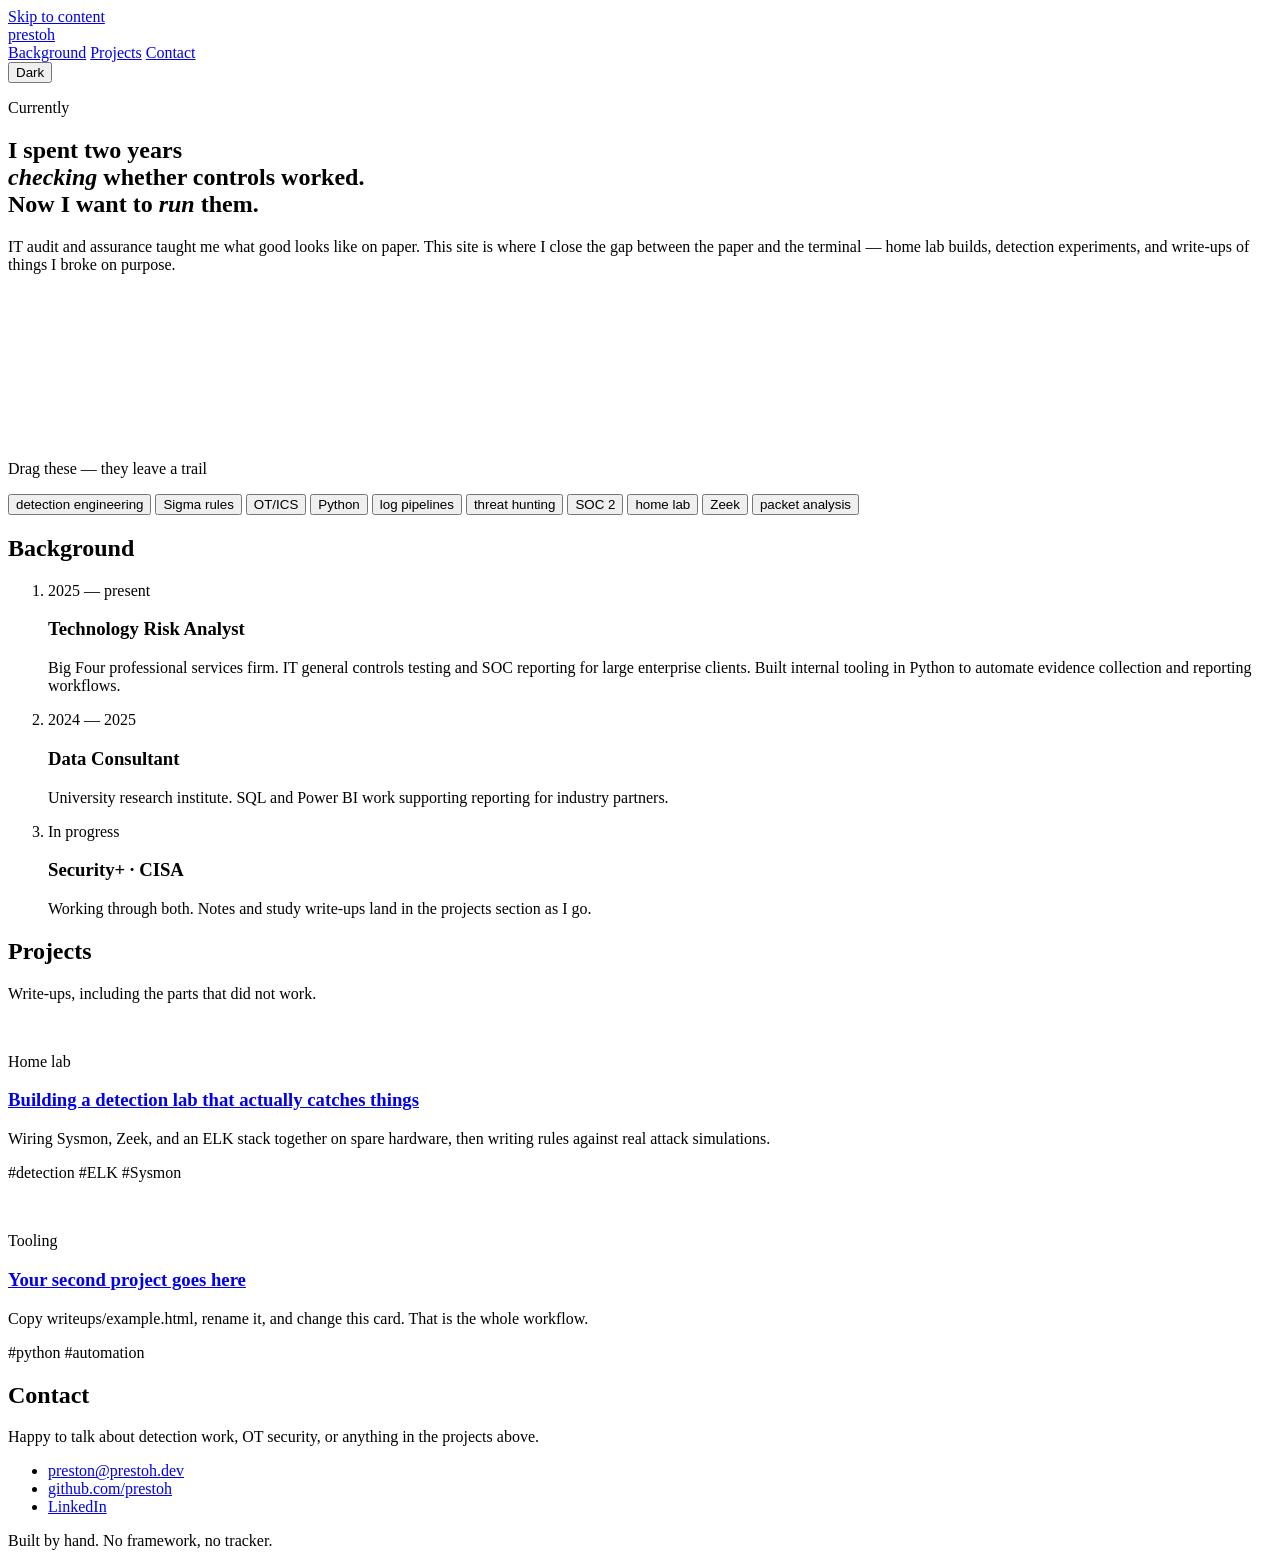
==== index.html @ 4c919825 "initial site" ====
<!DOCTYPE html>
<html lang="en" data-theme="light">
<head>
<meta charset="utf-8">
<meta name="viewport" content="width=device-width, initial-scale=1">
<title>prestoh</title>
<meta name="description" content="Security operations, detection engineering, and things I build to understand how they break.">

<!-- Swap these for self-hosted .woff2 files in assets/fonts/ before you go live.
     See README.md — it takes five minutes and removes a third-party request. -->
<link rel="preconnect" href="https://fonts.googleapis.com">
<link rel="preconnect" href="https://fonts.gstatic.com" crossorigin>
<link href="https://fonts.googleapis.com/css2?family=Space+Grotesk:wght@400;500;700&family=Source+Serif+4:ital,opsz,wght@0,8..60,400;0,8..60,600;1,8..60,400&family=JetBrains+Mono:wght@400;500&display=swap" rel="stylesheet">

<link rel="stylesheet" href="assets/style.css">
</head>
<body>

<a class="skip" href="#main">Skip to content</a>

<header class="topbar">
  <a class="mark" href="/">prestoh</a>
  <nav class="nav">
    <a href="#background">Background</a>
    <a href="#projects">Projects</a>
    <a href="#contact">Contact</a>
  </nav>
  <button id="theme-toggle" class="toggle" type="button" aria-label="Switch to dark theme">
    <span class="toggle-dot" aria-hidden="true"></span>
    <span class="toggle-label">Dark</span>
  </button>
</header>

<main id="main">

  <!-- ============ HERO ============ -->
  <section class="hero">
    <p class="field">Currently</p>
    <h1>
      I spent two years<br>
      <em>checking</em> whether controls worked.<br>
      Now I want to <em>run</em> them.
    </h1>
    <p class="lede">
      IT audit and assurance taught me what good looks like on paper. This
      site is where I close the gap between the paper and the terminal —
      home lab builds, detection experiments, and write-ups of things I broke
      on purpose.
    </p>

    <!-- ===== SIGNATURE ELEMENT =====
         Drag the chips around. They leave a trace behind them.
         Add or remove <button class="chip"> elements freely. -->
    <div class="trace-surface" id="trace">
      <canvas id="trace-canvas" aria-hidden="true"></canvas>
      <p class="trace-hint field">Drag these — they leave a trail</p>
      <div class="chips" id="chips">
        <button class="chip" type="button">detection engineering</button>
        <button class="chip" type="button">Sigma rules</button>
        <button class="chip" type="button">OT/ICS</button>
        <button class="chip" type="button">Python</button>
        <button class="chip" type="button">log pipelines</button>
        <button class="chip" type="button">threat hunting</button>
        <button class="chip" type="button">SOC 2</button>
        <button class="chip" type="button">home lab</button>
        <button class="chip" type="button">Zeek</button>
        <button class="chip" type="button">packet analysis</button>
      </div>
    </div>
  </section>

  <!-- ============ BACKGROUND ============ -->
  <section id="background" class="section">
    <h2 class="section-title">Background</h2>

    <ol class="timeline">
      <li>
        <p class="field">2025 — present</p>
        <h3>Technology Risk Analyst</h3>
        <p>
          Big Four professional services firm. IT general controls testing and
          SOC reporting for large enterprise clients. Built internal tooling in
          Python to automate evidence collection and reporting workflows.
        </p>
      </li>
      <li>
        <p class="field">2024 — 2025</p>
        <h3>Data Consultant</h3>
        <p>
          University research institute. SQL and Power BI work supporting
          reporting for industry partners.
        </p>
      </li>
      <li>
        <p class="field">In progress</p>
        <h3>Security+ · CISA</h3>
        <p>
          Working through both. Notes and study write-ups land in the projects
          section as I go.
        </p>
      </li>
    </ol>
  </section>

  <!-- ============ PROJECTS ============ -->
  <section id="projects" class="section">
    <h2 class="section-title">Projects</h2>
    <p class="section-note">
      Write-ups, including the parts that did not work.
    </p>

    <div class="cards">

      <article class="card">
        <a class="card-media" href="writeups/detection-lab.html">
          <img src="assets/img/placeholder-1.svg" alt="">
        </a>
        <div class="card-body">
          <p class="field">Home lab</p>
          <h3><a href="writeups/detection-lab.html">Building a detection lab that actually catches things</a></h3>
          <p>
            Wiring Sysmon, Zeek, and an ELK stack together on spare hardware,
            then writing rules against real attack simulations.
          </p>
          <p class="tags">#detection #ELK #Sysmon</p>
        </div>
      </article>

      <article class="card">
        <a class="card-media" href="writeups/example.html">
          <img src="assets/img/placeholder-2.svg" alt="">
        </a>
        <div class="card-body">
          <p class="field">Tooling</p>
          <h3><a href="writeups/example.html">Your second project goes here</a></h3>
          <p>
            Copy writeups/example.html, rename it, and change this card. That is
            the whole workflow.
          </p>
          <p class="tags">#python #automation</p>
        </div>
      </article>

    </div>
  </section>

  <!-- ============ CONTACT ============ -->
  <section id="contact" class="section">
    <h2 class="section-title">Contact</h2>
    <p class="lede">
      Happy to talk about detection work, OT security, or anything in the
      projects above.
    </p>
    <ul class="links">
      <li><a href="mailto:preston@prestoh.dev">preston@prestoh.dev</a></li>
      <li><a href="https://github.com/prestoh">github.com/prestoh</a></li>
      <li><a href="#">LinkedIn</a></li>
    </ul>
  </section>

</main>

<footer class="footer">
  <p class="field">Built by hand. No framework, no tracker.</p>
</footer>

<script src="assets/main.js"></script>
</body>
</html>
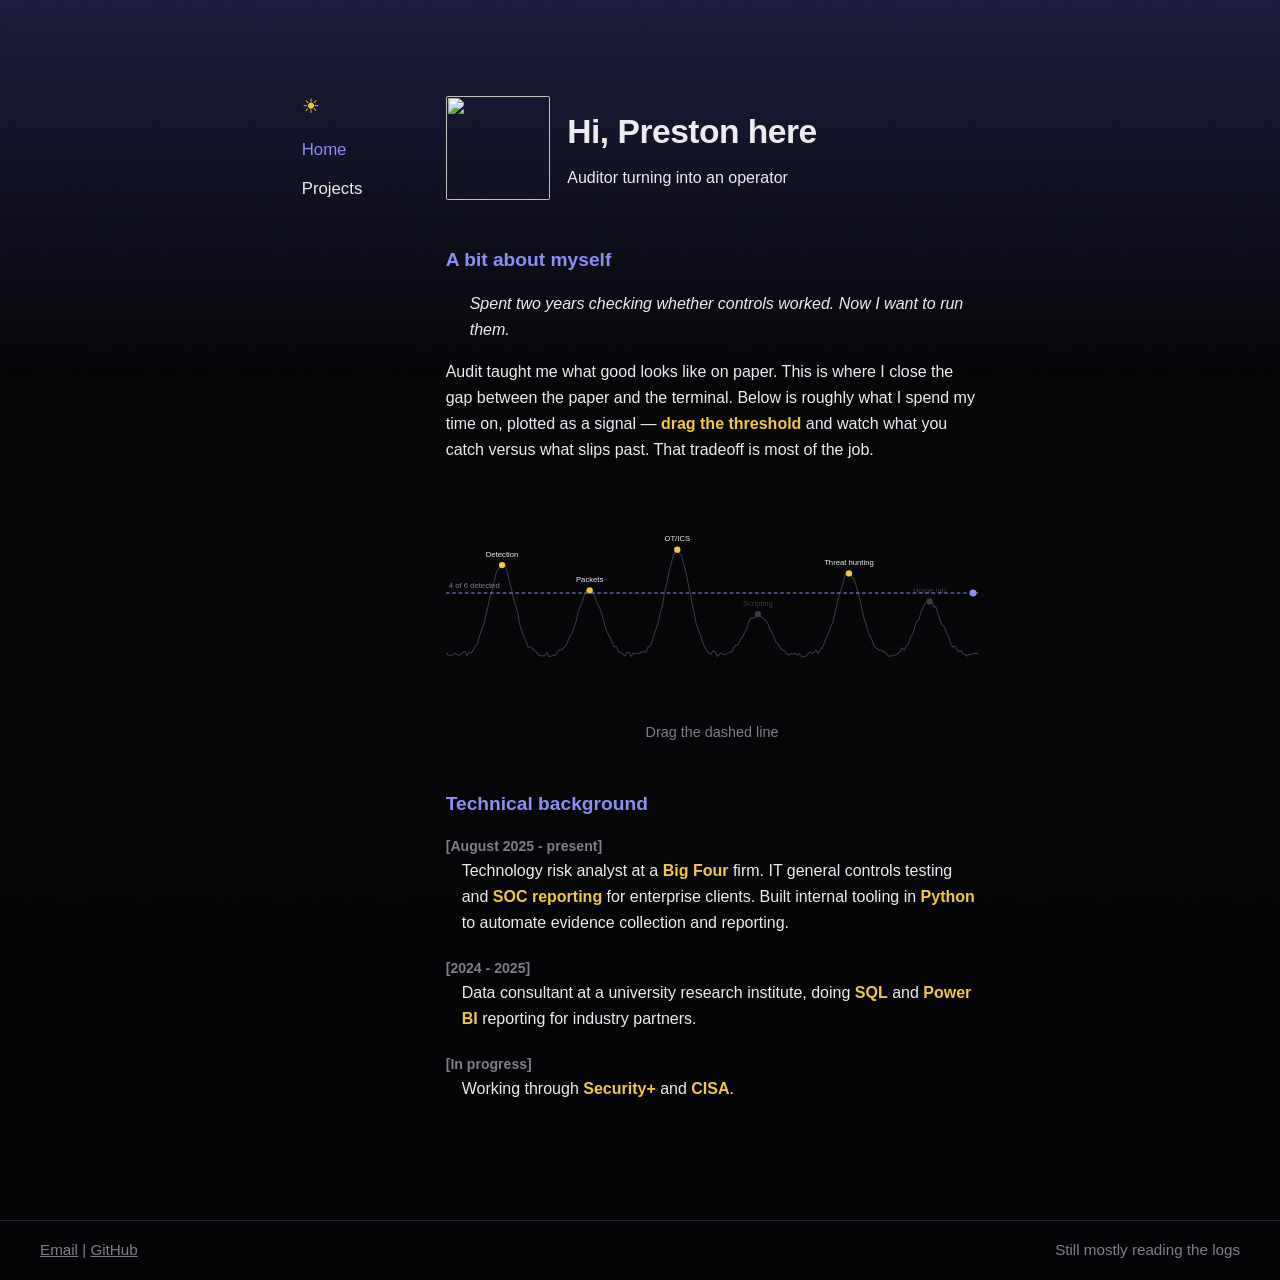
==== commit acaa3e85: "Add files via upload" ====
--- a/index.html
+++ b/index.html
@@ -1,169 +1,488 @@
 <!DOCTYPE html>
-<html lang="en" data-theme="light">
+<html lang="en" data-theme="dark">
 <head>
 <meta charset="utf-8">
 <meta name="viewport" content="width=device-width, initial-scale=1">
 <title>prestoh</title>
-<meta name="description" content="Security operations, detection engineering, and things I build to understand how they break.">
-
-<!-- Swap these for self-hosted .woff2 files in assets/fonts/ before you go live.
-     See README.md — it takes five minutes and removes a third-party request. -->
-<link rel="preconnect" href="https://fonts.googleapis.com">
-<link rel="preconnect" href="https://fonts.gstatic.com" crossorigin>
-<link href="https://fonts.googleapis.com/css2?family=Space+Grotesk:wght@400;500;700&family=Source+Serif+4:ital,opsz,wght@0,8..60,400;0,8..60,600;1,8..60,400&family=JetBrains+Mono:wght@400;500&display=swap" rel="stylesheet">
-
-<link rel="stylesheet" href="assets/style.css">
+<meta name="description" content="Auditor turning into an operator. Security operations, detection, home lab write-ups.">
+
+<style>
+/* ═══════════════════════════════════════════════════════════════
+   COLOURS — change these and the whole site follows
+   ═══════════════════════════════════════════════════════════════ */
+:root[data-theme="dark"] {
+  --bg:    #050507;   /* page background            */
+  --glow:  #1c1c3d;   /* indigo haze at the top     */
+  --text:  #ececf0;   /* body text                  */
+  --muted: #7e7e8c;   /* dates, captions, footer    */
+  --head:  #8b8ef5;   /* headings and links         */
+  --mark:  #f2c744;   /* gold highlight inside text */
+  --dim:   #3a3a48;   /* faded / inactive           */
+  --rule:  #23232e;   /* hairlines                  */
+  --pill:  #1a1a22;   /* tag + code background      */
+}
+:root[data-theme="light"] {
+  --bg: #f7f7f5; --glow: #dcdef7; --text: #16161a; --muted: #6c6c78;
+  --head: #4245c4; --mark: #97710a; --dim: #c4c4cf; --rule: #dededa; --pill: #e8e8e4;
+}
+
+/* ═══════════════ page frame ═══════════════ */
+* { box-sizing: border-box; }
+body {
+  margin: 0; background: var(--bg); color: var(--text);
+  font: 400 1rem/1.62 -apple-system, BlinkMacSystemFont, "Helvetica Neue", Arial, sans-serif;
+  display: flex; flex-direction: column; min-height: 100vh;
+}
+body::before {            /* indigo gradient across the top */
+  content: ""; position: fixed; inset: 0 0 auto 0; height: 42vh; z-index: 0;
+  background: linear-gradient(to bottom, var(--glow), transparent); pointer-events: none;
+}
+body::after {             /* fine film grain */
+  content: ""; position: fixed; inset: 0; z-index: 0; pointer-events: none; opacity: .5;
+  background-image: url("data:image/svg+xml,%3Csvg xmlns='http://www.w3.org/2000/svg'%3E%3Cfilter id='n'%3E%3CfeTurbulence type='fractalNoise' baseFrequency='.8' numOctaves='3'/%3E%3C/filter%3E%3Crect width='100%25' height='100%25' filter='url(%23n)' opacity='.05'/%3E%3C/svg%3E");
+}
+.wrap {
+  position: relative; z-index: 1; flex: 1 0 auto; display: flex; gap: 2.5rem;
+  width: max-content; max-width: 100%; margin: 0 auto; padding: 6rem 2rem;
+}
+
+/* ═══════════════ sidebar ═══════════════ */
+.side { flex: 0 0 6.5rem; }
+.side nav { position: sticky; top: 6rem; display: flex; flex-direction: column; gap: .75rem; }
+.side a { color: var(--text); text-decoration: none; font-size: 1.05rem; width: max-content; }
+.side a:hover, .side a.on { color: var(--head); }
+.side button {
+  background: none; border: 0; padding: 0; margin-bottom: .5rem; line-height: 1;
+  color: var(--mark); font-size: 1.25rem; cursor: pointer; width: max-content;
+}
+
+/* ═══════════════ content ═══════════════ */
+.main { flex: 1 1 36rem; max-width: 36rem; min-width: 0; }
+.view { display: none; }          /* only the active page shows */
+.view.on { display: block; }
+
+.intro { display: flex; align-items: center; gap: 1.1rem; margin-bottom: 2.25rem; }
+.intro img { width: 6.5rem; height: 6.5rem; object-fit: cover; border-radius: 2px; flex: 0 0 auto; }
+.intro h1 { font-size: 2.1rem; font-weight: 600; margin: 0 0 .3rem; letter-spacing: -.015em; }
+.intro p { margin: 0; }
+
+h1.page { font-size: 1.9rem; font-weight: 600; margin: 0 0 2rem; letter-spacing: -.015em; }
+h2 { color: var(--head); font-size: 1.2rem; font-weight: 600; margin: 2.75rem 0 1rem; }
+p { margin: 0 0 1rem; }
+blockquote { margin: 0 0 1rem; padding-left: 1.5rem; font-style: italic; }
+b { color: var(--mark); font-weight: 600; }     /* gold highlight */
+a.link { color: var(--head); }
+
+.date { color: var(--muted); font-size: .88rem; font-weight: 600; margin-bottom: .1rem; }
+.item { margin-bottom: 1.35rem; }
+.item p { margin: 0 0 0 1rem; }
+.item p.date { margin-left: 0; }
+
+/* ═══════════════ project cards ═══════════════ */
+.project { display: flex; gap: 1.4rem; margin-bottom: 2.5rem; align-items: flex-start; }
+.project img { width: 13rem; height: 9rem; object-fit: cover; flex: 0 0 auto; border-radius: 2px; background: var(--pill); }
+.project h3 { font-size: 1.15rem; font-weight: 600; margin: 0 0 .6rem; line-height: 1.3; }
+.project h3 a { color: var(--text); text-decoration: none; }
+.project h3 a:hover { color: var(--head); }
+.project p { color: var(--muted); margin: .6rem 0 0; font-size: .95rem; }
+.tags { display: flex; flex-wrap: wrap; gap: .4rem; }
+.tags span { background: var(--pill); color: var(--muted); font-size: .78rem; padding: .2rem .55rem; border-radius: 3px; }
+
+/* ═══════════════ write-ups ═══════════════ */
+.prose h1 { font-size: 1.85rem; font-weight: 600; margin: 0 0 .5rem; line-height: 1.2; }
+.prose h2 { margin: 2.25rem 0 .75rem; }
+.prose img { width: 100%; border-radius: 2px; margin: 1.5rem 0; }
+.prose pre {
+  background: var(--pill); border: 1px solid var(--rule); border-radius: 3px;
+  padding: .9rem 1rem; overflow-x: auto;
+  font: .82rem/1.55 ui-monospace, SFMono-Regular, Menlo, monospace;
+}
+.prose code { font: .88em ui-monospace, SFMono-Regular, Menlo, monospace; }
+.prose blockquote { border-left: 2px solid var(--head); padding-left: 1.25rem; color: var(--muted); font-style: italic; }
+.back { color: var(--muted); text-decoration: none; font-size: .92rem; }
+.back:hover { color: var(--head); }
+
+/* ═══════════════ signal trace ═══════════════ */
+.trace { margin: 1.25rem 0 0; }
+#sig { width: 100%; height: 230px; display: block; touch-action: none; cursor: ns-resize; }
+#sig .wave { fill: none; stroke: var(--dim); stroke-width: 1.5; }
+#sig .thresh { stroke: var(--head); stroke-width: 1.5; stroke-dasharray: 5 4; }
+#sig .grab { fill: var(--head); }
+#sig .peak-on { fill: var(--mark); }
+#sig .peak-off { fill: var(--dim); }
+#sig text { font: 11px -apple-system, BlinkMacSystemFont, "Helvetica Neue", Arial, sans-serif; }
+#sig .lab-on { fill: var(--text); }
+#sig .lab-off { fill: var(--dim); }
+#sig .readout { fill: var(--muted); font-size: 11px; }
+.trace-hint { text-align: center; color: var(--muted); font-size: .9rem; margin: .5rem 0 0; }
+
+/* ═══════════════ footer ═══════════════ */
+footer {
+  position: relative; z-index: 1; flex: 0 0 auto; border-top: 1px solid var(--rule);
+  display: flex; justify-content: space-between; flex-wrap: wrap; gap: 1rem;
+  padding: 1.1rem 2.5rem; font-size: .95rem; color: var(--muted);
+}
+footer a { color: var(--muted); }
+
+/* ═══════════════ phones ═══════════════ */
+@media (max-width: 700px) {
+  .wrap { width: auto; flex-direction: column; gap: 1.75rem; padding: 2.5rem 1.25rem 4rem; }
+  .side nav { position: static; flex-direction: row; flex-wrap: wrap; gap: 1.1rem; align-items: center; }
+  .side button { margin: 0; }
+  .intro { flex-direction: column; align-items: flex-start; }
+  .project { flex-direction: column; gap: .9rem; }
+  .project img { width: 100%; height: 11rem; }
+  footer { padding: 1.1rem 1.25rem; }
+}
+</style>
 </head>
 <body>
 
-<a class="skip" href="#main">Skip to content</a>
-
-<header class="topbar">
-  <a class="mark" href="/">prestoh</a>
-  <nav class="nav">
-    <a href="#background">Background</a>
-    <a href="#projects">Projects</a>
-    <a href="#contact">Contact</a>
-  </nav>
-  <button id="theme-toggle" class="toggle" type="button" aria-label="Switch to dark theme">
-    <span class="toggle-dot" aria-hidden="true"></span>
-    <span class="toggle-label">Dark</span>
-  </button>
-</header>
-
-<main id="main">
-
-  <!-- ============ HERO ============ -->
-  <section class="hero">
-    <p class="field">Currently</p>
-    <h1>
-      I spent two years<br>
-      <em>checking</em> whether controls worked.<br>
-      Now I want to <em>run</em> them.
-    </h1>
-    <p class="lede">
-      IT audit and assurance taught me what good looks like on paper. This
-      site is where I close the gap between the paper and the terminal —
-      home lab builds, detection experiments, and write-ups of things I broke
-      on purpose.
-    </p>
-
-    <!-- ===== SIGNATURE ELEMENT =====
-         Drag the chips around. They leave a trace behind them.
-         Add or remove <button class="chip"> elements freely. -->
-    <div class="trace-surface" id="trace">
-      <canvas id="trace-canvas" aria-hidden="true"></canvas>
-      <p class="trace-hint field">Drag these — they leave a trail</p>
-      <div class="chips" id="chips">
-        <button class="chip" type="button">detection engineering</button>
-        <button class="chip" type="button">Sigma rules</button>
-        <button class="chip" type="button">OT/ICS</button>
-        <button class="chip" type="button">Python</button>
-        <button class="chip" type="button">log pipelines</button>
-        <button class="chip" type="button">threat hunting</button>
-        <button class="chip" type="button">SOC 2</button>
-        <button class="chip" type="button">home lab</button>
-        <button class="chip" type="button">Zeek</button>
-        <button class="chip" type="button">packet analysis</button>
+<div class="wrap">
+
+  <!-- ══════════════════ SIDEBAR ══════════════════ -->
+  <aside class="side">
+    <nav>
+      <button id="tbtn" onclick="toggleTheme()" title="Toggle theme">&#9728;</button>
+      <a href="#home">Home</a>
+      <a href="#projects">Projects</a>
+    </nav>
+  </aside>
+
+  <main class="main">
+
+
+  <!-- ╔═══════════════════════════════════════════════════════════╗
+       ║  HOW THIS FILE WORKS                                       ║
+       ║                                                            ║
+       ║  Each page is a <section class="view" id="something">.     ║
+       ║  Only one shows at a time. Links use #something to switch. ║
+       ║  Everything lives in this one file — nothing else to        ║
+       ║  upload, nothing that can break.                            ║
+       ╚═══════════════════════════════════════════════════════════╝ -->
+
+
+  <!-- ═════════════════════════════════════════════════════════════
+       PAGE: HOME
+       ═════════════════════════════════════════════════════════════ -->
+  <section class="view on" id="home">
+
+    <!-- The img pulls your GitHub avatar automatically.
+         Own photo: upload it to the repo, change src to "me.jpg"
+         No photo:  delete the <img> line -->
+    <div class="intro">
+      <img src="https://github.com/prestoh.png" alt="">
+      <div>
+        <h1>Hi, Preston here</h1>
+        <p>Auditor turning into an operator</p>
       </div>
     </div>
+
+    <h2>A bit about myself</h2>
+
+    <blockquote>
+      Spent two years checking whether controls worked. Now I want to run them.
+    </blockquote>
+
+    <p>
+      Audit taught me what good looks like on paper. This is where I close the gap
+      between the paper and the terminal. Below is roughly what I spend my time on,
+      plotted as a signal — <b>drag the threshold</b> and watch what you catch versus
+      what slips past. That tradeoff is most of the job.
+    </p>
+
+    <div class="trace">
+      <svg id="sig" aria-hidden="true"></svg>
+      <p class="trace-hint">Drag the dashed line</p>
+    </div>
+
+    <!-- ─── ADD A BACKGROUND ENTRY ───────────────────────────────
+         Copy one <div class="item"> block. Newest on top.
+         Wrap any phrase in <b></b> to make it gold. -->
+    <h2>Technical background</h2>
+
+    <div class="item">
+      <p class="date">[August 2025 - present]</p>
+      <p>
+        Technology risk analyst at a <b>Big Four</b> firm. IT general controls testing
+        and <b>SOC reporting</b> for enterprise clients. Built internal tooling in
+        <b>Python</b> to automate evidence collection and reporting.
+      </p>
+    </div>
+
+    <div class="item">
+      <p class="date">[2024 - 2025]</p>
+      <p>
+        Data consultant at a university research institute, doing <b>SQL</b> and
+        <b>Power BI</b> reporting for industry partners.
+      </p>
+    </div>
+
+    <div class="item">
+      <p class="date">[In progress]</p>
+      <p>Working through <b>Security+</b> and <b>CISA</b>.</p>
+    </div>
+
   </section>
 
-  <!-- ============ BACKGROUND ============ -->
-  <section id="background" class="section">
-    <h2 class="section-title">Background</h2>
-
-    <ol class="timeline">
-      <li>
-        <p class="field">2025 — present</p>
-        <h3>Technology Risk Analyst</h3>
+
+  <!-- ═════════════════════════════════════════════════════════════
+       PAGE: PROJECTS
+
+       ADD A PROJECT:
+         1. Copy one <article class="project"> block, paste at the top
+         2. Change the two href values to match a new write-up id
+         3. Change title, tags, description
+         4. Copy the write-up section further down and give it that id
+
+       IMAGES: upload the file to the repo, then use src="myphoto.jpg"
+       ═════════════════════════════════════════════════════════════ -->
+  <section class="view" id="projects">
+
+    <h1 class="page">Projects</h1>
+
+    <article class="project">
+      <a href="#detection-lab">
+        <img src="data:image/svg+xml,%3Csvg xmlns='http://www.w3.org/2000/svg' viewBox='0 0 320 220'%3E%3Crect width='320' height='220' fill='%231a1a22'/%3E%3Ctext x='160' y='114' fill='%23555' font-family='monospace' font-size='13' text-anchor='middle'%3Eyour image here%3C/text%3E%3C/svg%3E" alt="">
+      </a>
+      <div>
+        <h3><a href="#detection-lab">Building a detection lab that actually catches things</a></h3>
+        <div class="tags">
+          <span>#detection</span><span>#ELK</span><span>#Sysmon</span>
+        </div>
         <p>
-          Big Four professional services firm. IT general controls testing and
-          SOC reporting for large enterprise clients. Built internal tooling in
-          Python to automate evidence collection and reporting workflows.
+          Wiring Sysmon, Zeek and an ELK stack together on spare hardware, then
+          writing rules against real attack simulations to see what holds up.
         </p>
-      </li>
-      <li>
-        <p class="field">2024 — 2025</p>
-        <h3>Data Consultant</h3>
+      </div>
+    </article>
+
+    <article class="project">
+      <a href="#second-project">
+        <img src="data:image/svg+xml,%3Csvg xmlns='http://www.w3.org/2000/svg' viewBox='0 0 320 220'%3E%3Crect width='320' height='220' fill='%231a1a22'/%3E%3Ctext x='160' y='114' fill='%23555' font-family='monospace' font-size='13' text-anchor='middle'%3Eyour image here%3C/text%3E%3C/svg%3E" alt="">
+      </a>
+      <div>
+        <h3><a href="#second-project">Your next project goes here</a></h3>
+        <div class="tags">
+          <span>#python</span><span>#automation</span>
+        </div>
         <p>
-          University research institute. SQL and Power BI work supporting
-          reporting for industry partners.
+          Two or three lines on what it is and why it was worth building. Save the
+          detail for the write-up itself.
         </p>
-      </li>
-      <li>
-        <p class="field">In progress</p>
-        <h3>Security+ · CISA</h3>
-        <p>
-          Working through both. Notes and study write-ups land in the projects
-          section as I go.
-        </p>
-      </li>
-    </ol>
+      </div>
+    </article>
+
   </section>
 
-  <!-- ============ PROJECTS ============ -->
-  <section id="projects" class="section">
-    <h2 class="section-title">Projects</h2>
-    <p class="section-note">
-      Write-ups, including the parts that did not work.
+
+  <!-- ═════════════════════════════════════════════════════════════
+       WRITE-UP: detection-lab
+
+       ADD A WRITE-UP: copy this whole <section> block, change the id
+       to something new, and point a project card at that same id.
+
+       TAGS YOU CAN USE:
+         <b>gold text</b>              highlight a phrase
+         <h2>Heading</h2>              periwinkle section heading
+         <pre><code>...</code></pre>   code block
+         <blockquote>...</blockquote>  pull quote
+         <img src="pic.jpg" alt="">    full-width image
+         <a class="link" href="">      a link
+       ═════════════════════════════════════════════════════════════ -->
+  <section class="view prose" id="detection-lab">
+
+    <p class="date">[March 2026]</p>
+    <h1>Building a detection lab that actually catches things</h1>
+
+    <p>
+      One or two sentences framing what you built and why anyone should care.
+      Easier to write once the rest exists, so come back to this last.
     </p>
 
-    <div class="cards">
-
-      <article class="card">
-        <a class="card-media" href="writeups/detection-lab.html">
-          <img src="assets/img/placeholder-1.svg" alt="">
-        </a>
-        <div class="card-body">
-          <p class="field">Home lab</p>
-          <h3><a href="writeups/detection-lab.html">Building a detection lab that actually catches things</a></h3>
-          <p>
-            Wiring Sysmon, Zeek, and an ELK stack together on spare hardware,
-            then writing rules against real attack simulations.
-          </p>
-          <p class="tags">#detection #ELK #Sysmon</p>
-        </div>
-      </article>
-
-      <article class="card">
-        <a class="card-media" href="writeups/example.html">
-          <img src="assets/img/placeholder-2.svg" alt="">
-        </a>
-        <div class="card-body">
-          <p class="field">Tooling</p>
-          <h3><a href="writeups/example.html">Your second project goes here</a></h3>
-          <p>
-            Copy writeups/example.html, rename it, and change this card. That is
-            the whole workflow.
-          </p>
-          <p class="tags">#python #automation</p>
-        </div>
-      </article>
-
-    </div>
+    <h2>Why I built it</h2>
+    <p>
+      Start with the problem, not the tooling. What did you not understand before
+      you started? A reader decides in about ten seconds whether to keep going, and
+      <b>curiosity reads better than a spec</b>.
+    </p>
+
+    <h2>How it works</h2>
+    <p>Walk through the approach. Use a code block where it earns its place:</p>
+
+<pre><code>title: Suspicious PowerShell Encoded Command
+logsource:
+  product: windows
+  category: process_creation
+detection:
+  selection:
+    Image|endswith: '\powershell.exe'
+    CommandLine|contains: '-enc'
+  condition: selection
+level: high</code></pre>
+
+    <h2>What went wrong</h2>
+    <p>
+      The section most people skip, and the one that carries the most weight with
+      anyone technical. False positives, dead ends, the assumption that turned out
+      to be wrong. Nobody believes a project that went perfectly.
+    </p>
+
+    <blockquote>Pull out the one finding worth remembering.</blockquote>
+
+    <h2>What I'd do differently</h2>
+    <p>Close on what you learned rather than restating what you already said.</p>
+
+    <p style="margin-top:2.5rem"><a class="back" href="#projects">&larr; Back to projects</a></p>
+
   </section>
 
-  <!-- ============ CONTACT ============ -->
-  <section id="contact" class="section">
-    <h2 class="section-title">Contact</h2>
-    <p class="lede">
-      Happy to talk about detection work, OT security, or anything in the
-      projects above.
-    </p>
-    <ul class="links">
-      <li><a href="mailto:preston@prestoh.dev">preston@prestoh.dev</a></li>
-      <li><a href="https://github.com/prestoh">github.com/prestoh</a></li>
-      <li><a href="#">LinkedIn</a></li>
-    </ul>
+
+  <!-- ═════════════════ WRITE-UP: second-project ═════════════════ -->
+  <section class="view prose" id="second-project">
+
+    <p class="date">[Date]</p>
+    <h1>Your next project goes here</h1>
+
+    <p>Replace all of this with the real post.</p>
+
+    <p style="margin-top:2.5rem"><a class="back" href="#projects">&larr; Back to projects</a></p>
+
   </section>
 
-</main>
-
-<footer class="footer">
-  <p class="field">Built by hand. No framework, no tracker.</p>
+
+  </main>
+</div>
+
+<footer>
+  <span><a href="mailto:preston@prestoh.dev">Email</a> | <a href="https://github.com/prestoh">GitHub</a></span>
+  <span>Still mostly reading the logs</span>
 </footer>
 
-<script src="assets/main.js"></script>
+
+<script>
+/* ═══════════════ THEME TOGGLE ═══════════════ */
+function toggleTheme() {
+  var r = document.documentElement;
+  var next = r.dataset.theme === 'dark' ? 'light' : 'dark';
+  r.dataset.theme = next;
+  localStorage.setItem('theme', next);
+  document.getElementById('tbtn').innerHTML = next === 'dark' ? '&#9728;' : '&#9790;';
+}
+if (localStorage.getItem('theme') === 'light') toggleTheme();
+
+
+/* ═══════════════ PAGE SWITCHING ═══════════════
+   Shows the section whose id matches the #hash in the URL.
+   Back button and shareable links both work. */
+function route() {
+  var id = location.hash.slice(1) || 'home';
+  var target = document.getElementById(id);
+  if (!target || !target.classList.contains('view')) { target = document.getElementById('home'); id = 'home'; }
+
+  document.querySelectorAll('.view').forEach(function (v) { v.classList.remove('on'); });
+  target.classList.add('on');
+
+  document.querySelectorAll('.side a').forEach(function (a) {
+    a.classList.toggle('on', a.getAttribute('href') === '#' + id);
+  });
+  window.scrollTo(0, 0);
+}
+window.addEventListener('hashchange', route);
+route();
+
+
+/* ═══════════════ SIGNAL TRACE ═══════════════
+   ADD OR CHANGE AN INTEREST: edit the list below.
+     label — text shown at the peak
+     x     — position across the panel, 0 to 760. Space them out.
+     amp   — spike height, 0 to 170. Taller spikes get caught more
+             easily, so put strong skills high and new ones low. */
+var SIGNALS = [
+  { label: 'Detection',      x:  80, amp: 128 },
+  { label: 'Packets',        x: 205, amp:  92 },
+  { label: 'OT/ICS',         x: 330, amp: 150 },
+  { label: 'Scripting',      x: 445, amp:  58 },
+  { label: 'Threat hunting', x: 575, amp: 116 },
+  { label: 'Home lab',       x: 690, amp:  76 }
+];
+/* ─── nothing below here needs editing ─────────────────────── */
+
+var W = 760, H = 230, BASE = 196;
+var svg = document.getElementById('sig');
+var NS = 'http://www.w3.org/2000/svg';
+svg.setAttribute('viewBox', '0 0 ' + W + ' ' + H);
+
+function make(tag, cls) {
+  var e = document.createElementNS(NS, tag);
+  if (cls) e.setAttribute('class', cls);
+  svg.appendChild(e);
+  return e;
+}
+function jitter(x) {
+  var s = Math.sin(x * 12.9898) * 43758.5453;
+  return (s - Math.floor(s) - 0.5) * 7;
+}
+
+var pts = [];
+for (var x = 0; x <= W; x += 3) {
+  var y = BASE + jitter(x);
+  for (var i = 0; i < SIGNALS.length; i++) {
+    var d = x - SIGNALS[i].x;
+    y -= SIGNALS[i].amp * Math.exp(-(d * d) / 620);
+  }
+  pts.push(x + ',' + y.toFixed(1));
+}
+make('polyline', 'wave').setAttribute('points', pts.join(' '));
+
+var peaks = SIGNALS.map(function (s) {
+  var dot = make('circle');
+  dot.setAttribute('cx', s.x); dot.setAttribute('cy', BASE - s.amp); dot.setAttribute('r', 4.5);
+  var lab = make('text');
+  lab.textContent = s.label;
+  lab.setAttribute('x', s.x); lab.setAttribute('y', BASE - s.amp - 12);
+  lab.setAttribute('text-anchor', 'middle');
+  return { dot: dot, lab: lab, s: s };
+});
+
+var line = make('line', 'thresh');
+var handle = make('circle', 'grab');
+handle.setAttribute('r', 5); handle.setAttribute('cx', W - 8);
+var readout = make('text', 'readout');
+readout.setAttribute('x', 4);
+
+var ty = BASE - 88;
+
+function render() {
+  line.setAttribute('x1', 0); line.setAttribute('y1', ty);
+  line.setAttribute('x2', W); line.setAttribute('y2', ty);
+  handle.setAttribute('cy', ty);
+  readout.setAttribute('y', ty - 7);
+  var hits = 0;
+  peaks.forEach(function (p) {
+    var on = (BASE - p.s.amp) < ty;
+    if (on) hits++;
+    p.dot.setAttribute('class', on ? 'peak-on' : 'peak-off');
+    p.lab.setAttribute('class', on ? 'lab-on' : 'lab-off');
+  });
+  readout.textContent = hits + ' of ' + SIGNALS.length + ' detected';
+}
+render();
+
+var dragging = false;
+function setFromEvent(e) {
+  var box = svg.getBoundingClientRect();
+  ty = (e.clientY - box.top) / box.height * H;
+  ty = Math.max(20, Math.min(BASE - 4, ty));
+  render();
+}
+svg.addEventListener('pointerdown', function (e) {
+  dragging = true; svg.setPointerCapture(e.pointerId); setFromEvent(e);
+});
+svg.addEventListener('pointermove',   function (e) { if (dragging) setFromEvent(e); });
+svg.addEventListener('pointerup',     function () { dragging = false; });
+svg.addEventListener('pointercancel', function () { dragging = false; });
+</script>
+
 </body>
 </html>
